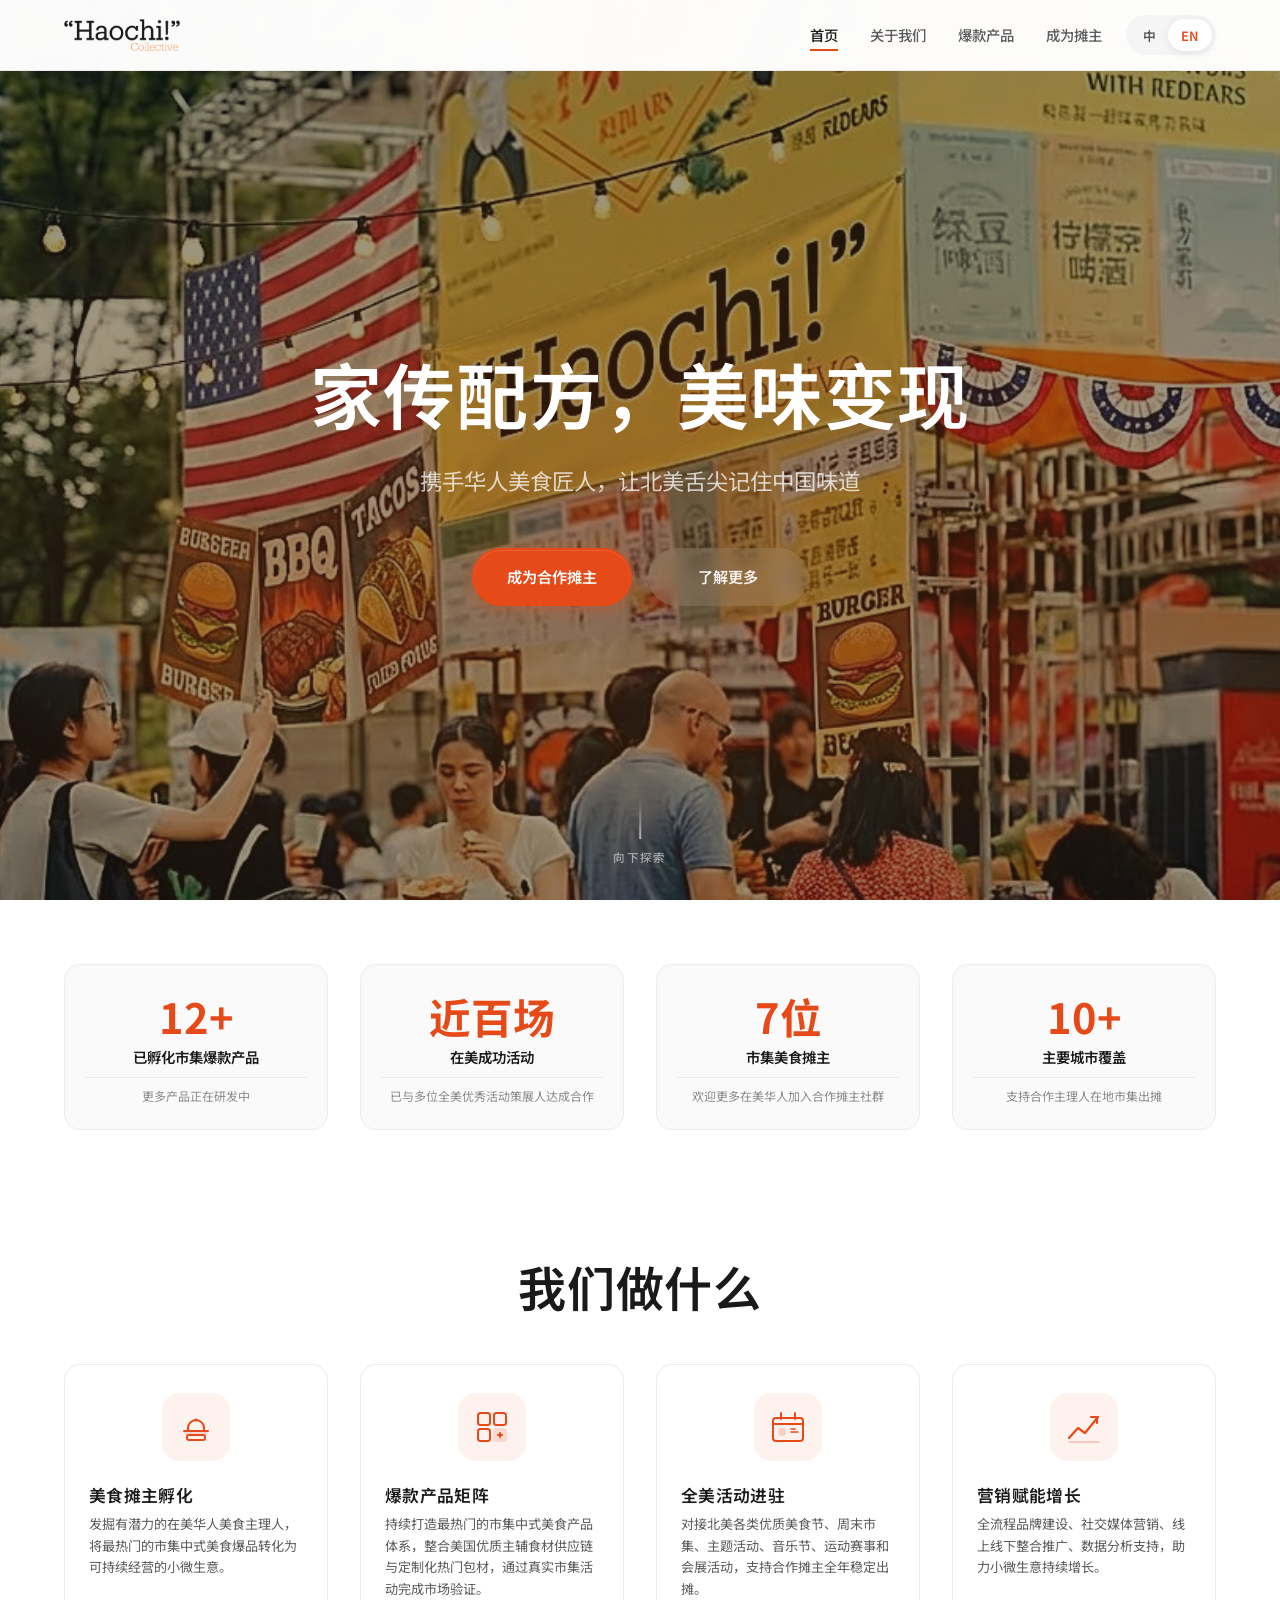
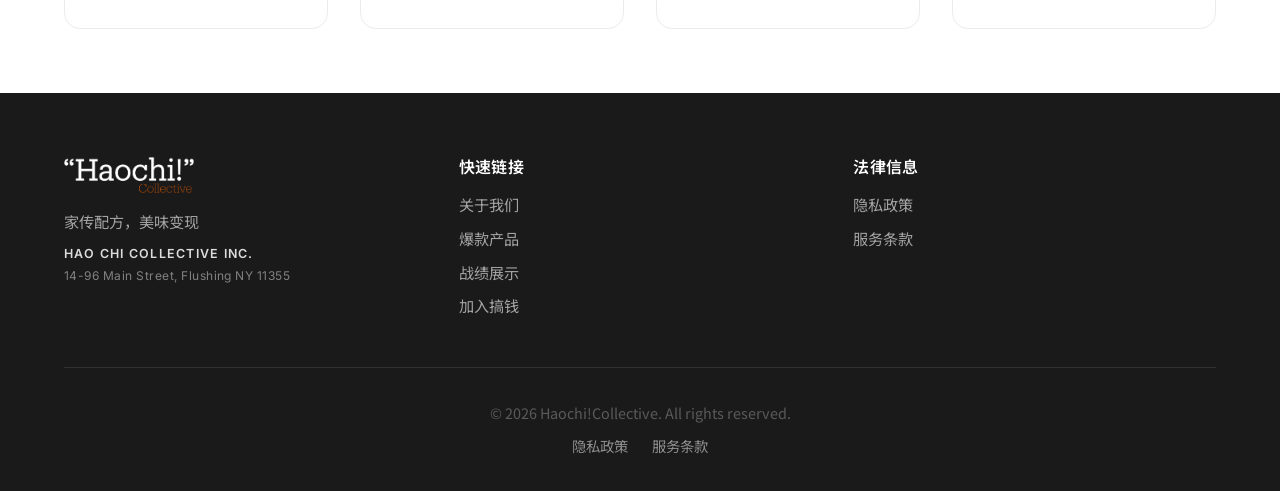
==== index.html @ 8e0fcfef "Initial commit: Haochi Collective Co-vendor Website v1.0" ====
<!DOCTYPE html>
<html lang="zh">
<head>
  <meta charset="UTF-8">
  <meta name="viewport" content="width=device-width, initial-scale=1.0">
  <title>Haochi!Collective | Turning Family Recipes into Scalable Brands</title>
  <meta name="description" content="Bringing Authentic Chinese Street Food to the World. Join Haochi!Collective and turn your family recipes into profitable food businesses.">
  
  <link rel="preconnect" href="https://fonts.googleapis.com">
  <link rel="preconnect" href="https://fonts.gstatic.com" crossorigin>
  <link href="https://fonts.googleapis.com/css2?family=Inter:wght@400;500;600;700&family=Playfair+Display:wght@500;600;700&family=Noto+Sans+SC:wght@400;500;600;700&display=swap" rel="stylesheet">
  <link rel="stylesheet" href="styles.css">
</head>
<body>
  <!-- Header -->
  <header class="header">
    <div class="header-content">
      <a href="index.html">
        <img src="logo-header.png" alt="Haochi!Collective" class="logo">
      </a>
      
      <nav class="nav">
        <ul class="nav-links">
          <li><a href="index.html" class="active" data-lang="zh">首页</a><a href="index.html" class="active" data-lang="en">Home</a></li>
          <li><a href="page-story.html" data-lang="zh">关于我们</a><a href="page-story.html" data-lang="en">About Us</a></li>
          <li><a href="page-products.html" data-lang="zh">爆款产品</a><a href="page-products.html" data-lang="en">Products</a></li>
          <li><a href="page-solution.html" data-lang="zh">成为摊主</a><a href="page-solution.html" data-lang="en">Become a Vendor</a></li>
        </ul>
        <div class="lang-toggle">
          <button data-lang-btn="zh">中</button>
          <button data-lang-btn="en" class="active">EN</button>
        </div>
      </nav>
      <button class="menu-toggle" aria-label="Menu">
        <span></span><span></span><span></span>
      </button>
    </div>
  </header>
  
  <nav class="mobile-nav">
    <ul class="mobile-nav-links">
      <li><a href="index.html" data-lang="zh">首页</a><a href="index.html" data-lang="en">Home</a></li>
      <li><a href="page-story.html" data-lang="zh">关于我们</a><a href="page-story.html" data-lang="en">About Us</a></li>
      <li><a href="page-products.html" data-lang="zh">爆款产品</a><a href="page-products.html" data-lang="en">Products</a></li>
      <li><a href="page-solution.html" data-lang="zh">成为摊主</a><a href="page-solution.html" data-lang="en">Become a Vendor</a></li>
    </ul>
  </nav>

  <!-- Hero Section -->
  <section class="hero">
    <div class="hero-bg" style="background-image: url('images/export-hero.jpg');"></div>
    <div class="hero-overlay"></div>
    <div class="hero-color-wash"></div>
    
    <div class="hero-content">
      <h1 data-lang="zh">家传配方，美味变现</h1>
      <h1 data-lang="en">From Family Recipes to Scalable Brands</h1>
      
      <p class="hero-subtitle" data-lang="zh">携手华人美食匠人，让北美舌尖记住中国味道</p>
      <p class="hero-subtitle" data-lang="en">Partnering with Chinese food artisans to bring authentic flavors to North America</p>
      
      <div class="hero-buttons">
        <a href="page-apply.html" class="btn btn-hero-equal btn-hero-solid" data-lang="zh">成为合作摊主</a>
        <a href="page-apply.html" class="btn btn-hero-equal btn-hero-solid" data-lang="en">Become a Vendor</a>
        <a href="page-story.html" class="btn btn-hero-equal btn-hero-glass" data-lang="zh">了解更多</a>
        <a href="page-story.html" class="btn btn-hero-equal btn-hero-glass" data-lang="en">Learn More</a>
      </div>
    </div>

    <!-- 滚动提示：直接挂在 hero 下，绝对定位在 hero 底部 -->
    <div class="hero-scroll-hint">
      <span class="scroll-line"></span>
      <span data-lang="zh">向下探索</span>
      <span data-lang="en">Scroll</span>
    </div>
  </section>

  <!-- Stats Section -->
  <section class="stats-section">
    <div class="container">
      <div class="stats-grid">
        <div class="stat-item animate-on-scroll">
          <span class="stat-number" data-lang="zh">12+</span>
          <span class="stat-number" data-lang="en">12+</span>
          <span class="stat-label" data-lang="zh">已孵化市集爆款产品</span>
          <span class="stat-label" data-lang="en">Market-Proven Products</span>
          <span class="stat-sub" data-lang="zh">更多产品正在研发中</span>
          <span class="stat-sub" data-lang="en">More in development</span>
        </div>
        <div class="stat-item animate-on-scroll delay-1">
          <span class="stat-number" data-lang="zh">近百场</span>
          <span class="stat-number" data-lang="en">100+</span>
          <span class="stat-label" data-lang="zh">在美成功活动</span>
          <span class="stat-label" data-lang="en">Events Completed</span>
          <span class="stat-sub" data-lang="zh">已与多位全美优秀活动策展人达成合作</span>
          <span class="stat-sub" data-lang="en">With top event curators nationwide</span>
        </div>
        <div class="stat-item animate-on-scroll delay-2">
          <span class="stat-number" data-lang="zh">7位</span>
          <span class="stat-number" data-lang="en">7</span>
          <span class="stat-label" data-lang="zh">市集美食摊主</span>
          <span class="stat-label" data-lang="en">Market Food Vendors</span>
          <span class="stat-sub" data-lang="zh">欢迎更多在美华人加入合作摊主社群</span>
          <span class="stat-sub" data-lang="en">Open to Chinese food entrepreneurs in the US</span>
        </div>
        <div class="stat-item animate-on-scroll delay-3">
          <span class="stat-number" data-lang="zh">10+</span>
          <span class="stat-number" data-lang="en">10+</span>
          <span class="stat-label" data-lang="zh">主要城市覆盖</span>
          <span class="stat-label" data-lang="en">Cities Covered</span>
          <span class="stat-sub" data-lang="zh">支持合作主理人在地市集出摊</span>
          <span class="stat-sub" data-lang="en">Supporting local market operations</span>
        </div>
      </div>
    </div>
  </section>

  <!-- Features Overview -->
  <section class="page-section">
    <div class="container">
      <div class="section-header animate-on-scroll">
        <h2 data-lang="zh">我们做什么</h2>
        <h2 data-lang="en">What We Do</h2>
      </div>
      
      <div class="features-grid">
        <div class="feature-card animate-on-scroll">
          <div class="feature-icon">
            <!-- Chef hat / artisan icon -->
            <svg width="44" height="44" viewBox="0 0 44 44" fill="none" xmlns="http://www.w3.org/2000/svg">
              <rect x="10" y="26" width="24" height="4" rx="2" fill="currentColor" opacity="0.15"/>
              <path d="M14 26v-3a8 8 0 1 1 16 0v3" stroke="currentColor" stroke-width="2" stroke-linecap="round"/>
              <rect x="13" y="30" width="18" height="5" rx="2" stroke="currentColor" stroke-width="2"/>
              <circle cx="22" cy="15" r="1.5" fill="currentColor"/>
              <path d="M10 26h24" stroke="currentColor" stroke-width="2" stroke-linecap="round"/>
            </svg>
          </div>
          <h3 data-lang="zh">美食摊主孵化</h3>
          <h3 data-lang="en">Artisan Incubation</h3>
          <p data-lang="zh">发掘有潜力的在美华人美食主理人，将最热门的市集中式美食爆品转化为可持续经营的小微生意。</p>
          <p data-lang="en">Identify talented Chinese food entrepreneurs in the US. Help them turn popular market hits into sustainable small businesses.</p>
        </div>
        
        <div class="feature-card animate-on-scroll delay-1">
          <div class="feature-icon">
            <!-- Product grid icon -->
            <svg width="44" height="44" viewBox="0 0 44 44" fill="none" xmlns="http://www.w3.org/2000/svg">
              <rect x="8" y="8" width="12" height="12" rx="2.5" stroke="currentColor" stroke-width="2"/>
              <rect x="24" y="8" width="12" height="12" rx="2.5" stroke="currentColor" stroke-width="2"/>
              <rect x="8" y="24" width="12" height="12" rx="2.5" stroke="currentColor" stroke-width="2"/>
              <rect x="24" y="24" width="12" height="12" rx="2.5" fill="currentColor" opacity="0.15" stroke="currentColor" stroke-width="2"/>
              <path d="M28 30h4M30 28v4" stroke="currentColor" stroke-width="2" stroke-linecap="round"/>
            </svg>
          </div>
          <h3 data-lang="zh">爆款产品矩阵</h3>
          <h3 data-lang="en">Product Ecosystem</h3>
          <p data-lang="zh">持续打造最热门的市集中式美食产品体系，整合美国优质主辅食材供应链与定制化热门包材，通过真实市集活动完成市场验证。</p>
          <p data-lang="en">Build the hottest Chinese market food lineup — backed by US ingredient sourcing, custom packaging, and real market validation.</p>
        </div>
        
        <div class="feature-card animate-on-scroll delay-2">
          <div class="feature-icon">
            <!-- Event / flag-calendar icon -->
            <svg width="44" height="44" viewBox="0 0 44 44" fill="none" xmlns="http://www.w3.org/2000/svg">
              <rect x="7" y="13" width="30" height="23" rx="3" stroke="currentColor" stroke-width="2"/>
              <path d="M7 19h30" stroke="currentColor" stroke-width="2"/>
              <path d="M15 8v6M29 8v6" stroke="currentColor" stroke-width="2" stroke-linecap="round"/>
              <rect x="13" y="24" width="6" height="6" rx="1.5" fill="currentColor" opacity="0.2" stroke="currentColor" stroke-width="1.5"/>
              <path d="M25 27h7" stroke="currentColor" stroke-width="1.5" stroke-linecap="round"/>
              <path d="M25 24h4" stroke="currentColor" stroke-width="1.5" stroke-linecap="round"/>
            </svg>
          </div>
          <h3 data-lang="zh">全美活动进驻</h3>
          <h3 data-lang="en">Nationwide Event Access</h3>
          <p data-lang="zh">对接北美各类优质美食节、周末市集、主题活动、音乐节、运动赛事和会展活动，支持合作摊主全年稳定出摊。</p>
          <p data-lang="en">Connect vendors to food festivals, weekend markets, music festivals, and expos across North America — year-round, stable opportunities.</p>
        </div>
        
        <div class="feature-card animate-on-scroll delay-3">
          <div class="feature-icon">
            <!-- Growth / trend-up icon -->
            <svg width="44" height="44" viewBox="0 0 44 44" fill="none" xmlns="http://www.w3.org/2000/svg">
              <path d="M7 33l9-10 7 5 13-16" stroke="currentColor" stroke-width="2.2" stroke-linecap="round" stroke-linejoin="round"/>
              <path d="M29 12h6v6" stroke="currentColor" stroke-width="2.2" stroke-linecap="round" stroke-linejoin="round"/>
              <path d="M7 37h30" stroke="currentColor" stroke-width="1.5" stroke-linecap="round" opacity="0.3"/>
            </svg>
          </div>
          <h3 data-lang="zh">营销赋能增长</h3>
          <h3 data-lang="en">Growth Marketing</h3>
          <p data-lang="zh">全流程品牌建设、社交媒体营销、线上线下整合推广、数据分析支持，助力小微生意持续增长。</p>
          <p data-lang="en">Full-cycle brand building, social media marketing, integrated online-offline promotions, and data analytics — powering sustainable growth for your small business.</p>
        </div>
      </div>
    </div>
  </section>

  <!-- Footer -->
  <footer class="footer">
    <div class="container">
      <div class="footer-content">
        <div class="footer-brand">
          <img src="logo-footer.png" alt="Haochi!Collective" class="footer-logo">
          <p data-lang="zh">家传配方，美味变现</p>
          <p data-lang="en">From Family Recipes to Scalable Brands</p>
          <p class="footer-company">HAO CHI COLLECTIVE INC.</p>
          <p class="footer-address">14-96 Main Street, Flushing NY 11355</p>
        </div>
        
        <div class="footer-links">
          <h4 data-lang="zh">快速链接</h4>
          <h4 data-lang="en">Quick Links</h4>
          <ul>
            <li><a href="page-story.html" data-lang="zh">关于我们</a><a href="page-story.html" data-lang="en">About Us</a></li>
            <li><a href="page-products.html" data-lang="zh">爆款产品</a><a href="page-products.html" data-lang="en">Products</a></li>
            <li><a href="page-products.html" data-lang="zh">战绩展示</a><a href="page-products.html" data-lang="en">Events</a></li>
            <li><a href="page-apply.html" data-lang="zh">加入搞钱</a><a href="page-apply.html" data-lang="en">Become a Vendor</a></li>
          </ul>
        </div>

        <div class="footer-links">
          <h4 data-lang="zh">法律信息</h4>
          <h4 data-lang="en">Legal</h4>
          <ul>
            <li><a href="privacy-policy.html" data-lang="zh">隐私政策</a><a href="privacy-policy.html" data-lang="en">Privacy Policy</a></li>
            <li><a href="terms-of-service.html" data-lang="zh">服务条款</a><a href="terms-of-service.html" data-lang="en">Terms of Service</a></li>
          </ul>
        </div>
      </div>

      <div class="footer-bottom">
        <p>© 2026 Haochi!Collective. All rights reserved.</p>
        <div class="footer-bottom-links">
          <a href="privacy-policy.html" data-lang="zh">隐私政策</a><a href="privacy-policy.html" data-lang="en">Privacy Policy</a>
          <a href="terms-of-service.html" data-lang="zh">服务条款</a><a href="terms-of-service.html" data-lang="en">Terms of Service</a>
        </div>
      </div>
    </div>
  </footer>

  <script>
    const langToggle = document.querySelectorAll('[data-lang-btn]');
    const html = document.documentElement;
    
    langToggle.forEach(btn => {
      btn.addEventListener('click', () => {
        const lang = btn.dataset.langBtn;
        html.lang = lang;
        langToggle.forEach(b => b.classList.remove('active'));
        btn.classList.add('active');
        localStorage.setItem('hcc_lang', lang);
      });
    });
    
    const savedLang = localStorage.getItem('hcc_lang');
    if (savedLang) {
      html.lang = savedLang;
      langToggle.forEach(btn => {
        btn.classList.toggle('active', btn.dataset.langBtn === savedLang);
      });
    }
    
    const menuToggle = document.querySelector('.menu-toggle');
    const mobileNav = document.querySelector('.mobile-nav');
    
    menuToggle.addEventListener('click', () => {
      menuToggle.classList.toggle('active');
      mobileNav.classList.toggle('active');
    });
    
    const observer = new IntersectionObserver((entries) => {
      entries.forEach(entry => {
        if (entry.isIntersecting) {
          entry.target.classList.add('animated');
          observer.unobserve(entry.target);
        }
      });
    }, { threshold: 0.1 });
    
    document.querySelectorAll('.animate-on-scroll').forEach(el => {
      observer.observe(el);
    });
  </script>
</body>
</html>
---- styles.css ----
/* ==========================================================================
   HAOCHI COLLECTIVE - Co-Vendor Website Styles
   American Style Design - Based on Notion Content
   ========================================================================== */

/* CSS Variables */
:root {
  --primary: #E64A19;
  --primary-dark: #D84315;
  --primary-light: #FF7043;
  --dark: #1A1A1A;
  --dark-secondary: #2D2D2D;
  --text-primary: #1A1A1A;
  --text-secondary: #5A5A5A;
  --text-light: #8A8A8A;
  --white: #FFFFFF;
  --gray-50: #FAFAFA;
  --gray-100: #F5F5F5;
  --gray-200: #EBEBEB;
  --gray-300: #E0E0E0;
  --success: #2E7D32;

  /* Typography */
  --font-display: 'Playfair Display', Georgia, serif;
  --font-body: 'Inter', -apple-system, BlinkMacSystemFont, sans-serif;
  --font-chinese: 'Noto Sans SC', 'PingFang SC', 'Hiragino Sans GB', 'Microsoft YaHei', sans-serif;
  --font-zh-heading: 'Noto Sans SC', 'PingFang SC', 'Hiragino Sans GB', 'Microsoft YaHei', sans-serif;

  /* Spacing */
  --space-xs: 0.25rem;
  --space-sm: 0.5rem;
  --space-md: 1rem;
  --space-lg: 1.5rem;
  --space-xl: 2rem;
  --space-2xl: 3rem;
  --space-3xl: 4rem;

  /* Layout */
  --max-width: 1200px;
  --border-radius: 8px;
  --border-radius-lg: 16px;

  /* Transitions */
  --transition-fast: 0.18s ease;
  --transition-base: 0.25s ease;
  --transition-slow: 0.45s ease;
  --transition-bounce: cubic-bezier(0.34, 1.56, 0.64, 1);
}

/* Reset */
*, *::before, *::after {
  box-sizing: border-box;
  margin: 0;
  padding: 0;
}

html {
  scroll-behavior: smooth;
}

body {
  font-family: var(--font-body), var(--font-chinese);
  font-size: 16px;
  line-height: 1.7;
  color: var(--text-primary);
  background: var(--white);
  -webkit-font-smoothing: antialiased;
}

img {
  max-width: 100%;
  height: auto;
  display: block;
}

a {
  color: inherit;
  text-decoration: none;
}

button {
  cursor: pointer;
  border: none;
  background: none;
  font-family: inherit;
}

h1, h2, h3, h4 {
  font-family: var(--font-display);
  font-weight: 600;
  line-height: 1.2;
  color: var(--dark);
}

h1 { font-size: clamp(2.5rem, 6vw, 4rem); }
h2 { font-size: clamp(2rem, 4vw, 3rem); }
h3 { font-size: clamp(1.5rem, 3vw, 2rem); }
h4 { font-size: 1.25rem; }

p {
  color: var(--text-secondary);
  line-height: 1.8;
}

/* Layout */
.container {
  max-width: var(--max-width);
  margin: 0 auto;
  padding: 0 var(--space-lg);
}

.section {
  padding: var(--space-3xl) 0;
}

.section-header {
  text-align: center;
  margin-bottom: var(--space-2xl);
}

.section-label {
  display: inline-block;
  font-size: 0.875rem;
  font-weight: 600;
  text-transform: uppercase;
  letter-spacing: 0.15em;
  color: var(--primary);
  margin-bottom: var(--space-sm);
}

/* ==========================================================================
   Header
   ========================================================================== */
.header {
  position: fixed;
  top: 0;
  left: 0;
  right: 0;
  z-index: 1000;
  background: rgba(255, 255, 255, 0.98);
  backdrop-filter: blur(10px);
  border-bottom: 1px solid var(--gray-200);
}

.header-content {
  display: flex;
  align-items: center;
  justify-content: space-between;
  height: 70px;
  max-width: var(--max-width);
  margin: 0 auto;
  padding: 0 var(--space-lg);
}

.logo {
  height: 32px;
  width: auto;
  object-fit: contain;
}

.nav {
  display: flex;
  align-items: center;
  gap: var(--space-lg);
}

.nav-links {
  display: none;
  list-style: none;
  gap: var(--space-xl);
}

.nav-links a {
  font-size: 0.9rem;
  font-weight: 500;
  color: var(--text-secondary);
  transition: var(--transition-fast);
  position: relative;
}

.nav-links a::after {
  content: '';
  position: absolute;
  bottom: -4px;
  left: 0;
  width: 0;
  height: 2px;
  background: var(--primary);
  transition: var(--transition-fast);
}

.nav-links a:hover,
.nav-links a.active {
  color: var(--text-primary);
}

.nav-links a:hover::after,
.nav-links a.active::after {
  width: 100%;
}

/* Language Toggle */
.lang-toggle {
  display: flex;
  background: var(--gray-100);
  border-radius: 20px;
  padding: 4px;
}

.lang-toggle button {
  padding: 0.4rem 0.8rem;
  font-size: 0.8rem;
  font-weight: 600;
  border-radius: 16px;
  color: var(--text-secondary);
  transition: var(--transition-fast);
}

.lang-toggle button.active {
  background: var(--white);
  color: var(--primary);
  box-shadow: 0 2px 8px rgba(0,0,0,0.08);
}

/* Mobile Menu */
.menu-toggle {
  display: flex;
  flex-direction: column;
  gap: 5px;
  padding: 8px;
}

.menu-toggle span {
  width: 22px;
  height: 2px;
  background: var(--text-primary);
  transition: var(--transition-fast);
}

.mobile-nav {
  position: fixed;
  top: 70px;
  left: 0;
  right: 0;
  background: var(--white);
  padding: var(--space-lg);
  border-bottom: 1px solid var(--gray-200);
  transform: translateY(-100%);
  opacity: 0;
  visibility: hidden;
  transition: var(--transition-base);
}

.mobile-nav.active {
  transform: translateY(0);
  opacity: 1;
  visibility: visible;
}

.mobile-nav-links {
  list-style: none;
  display: flex;
  flex-direction: column;
  gap: var(--space-sm);
}

.mobile-nav-links a {
  display: block;
  padding: var(--space-md);
  font-weight: 500;
  border-radius: var(--border-radius);
  transition: var(--transition-fast);
}

.mobile-nav-links a:hover {
  background: var(--gray-100);
}

/* ==========================================================================
   Hero Section
   ========================================================================== */
.hero {
  position: relative;
  min-height: 100vh;
  display: flex;
  align-items: center;
  background: var(--dark);
  overflow: hidden;
}

.hero-bg {
  position: absolute;
  inset: 0;
  background-size: cover;
  background-position: center 35%;
  opacity: 0.55;
  transform: scale(1.04);
  animation: heroZoom 18s ease-in-out infinite alternate;
}

@keyframes heroZoom {
  from { transform: scale(1.04); background-position: center 35%; }
  to   { transform: scale(1.10); background-position: center 42%; }
}

/* 暖橙色叠层：强化烟火气氛围 */
.hero-color-wash {
  position: absolute;
  inset: 0;
  background: radial-gradient(ellipse 80% 60% at 50% 60%,
    rgba(200, 60, 0, 0.22) 0%,
    rgba(255, 120, 0, 0.10) 50%,
    transparent 100%);
  pointer-events: none;
  z-index: 0;
}

.hero-content {
  position: relative;
  z-index: 1;
  text-align: center;
  padding: 120px var(--space-lg) var(--space-3xl);
  max-width: 900px;
  margin: 0 auto;
}

.hero-badge {
  display: inline-block;
  padding: 0.5rem 1rem;
  background: rgba(230, 74, 25, 0.2);
  border: 1px solid var(--primary);
  border-radius: 50px;
  font-size: 0.85rem;
  font-weight: 600;
  color: var(--primary-light);
  margin-bottom: var(--space-lg);
}

.hero h1 {
  color: var(--white);
  margin-bottom: var(--space-lg);
  font-size: clamp(2.5rem, 7vw, 4.5rem);
  letter-spacing: -0.02em;
}

.hero-subtitle {
  font-size: clamp(1.1rem, 2vw, 1.4rem);
  color: rgba(255, 255, 255, 0.75);
  margin-bottom: var(--space-2xl);
  line-height: 1.8;
}

/* Hero Buttons Layout */
.hero-buttons {
  display: flex;
  gap: 1rem;
  justify-content: center;
  flex-wrap: wrap;
  align-items: center;
}

/* ── Hero Buttons: Equal-Size Base ────────────────────────────── */
.btn-hero-equal {
  display: inline-flex;
  align-items: center;
  justify-content: center;
  min-width: 160px;
  padding: 0.95rem 2rem;
  font-size: 1rem;
  font-weight: 600;
  letter-spacing: 0.025em;
  border-radius: 50px;
  border: 1.5px solid transparent;
  text-decoration: none;
  position: relative;
  overflow: hidden;
  cursor: pointer;
  -webkit-tap-highlight-color: transparent;
  user-select: none;
  transition: background 0.22s ease, border-color 0.22s ease,
              color 0.22s ease, transform 0.22s ease, box-shadow 0.22s ease;
}

/* Shimmer on hover */
.btn-hero-equal::before {
  content: '';
  position: absolute;
  inset: 0;
  background: linear-gradient(120deg, transparent 30%, rgba(255,255,255,0.14) 50%, transparent 70%);
  transform: translateX(-100%);
  transition: none;
}
.btn-hero-equal:hover::before {
  animation: heroShimmer 0.5s ease forwards;
}
@keyframes heroShimmer {
  to { transform: translateX(120%); }
}

/* ── Solid (主操作按钮) ─────────────────────────────────────────── */
.btn-hero-solid {
  background: var(--primary);
  color: var(--white);
  border-color: var(--primary);
  box-shadow: 0 3px 16px rgba(230, 74, 25, 0.40),
              inset 0 1px 0 rgba(255,255,255,0.12);
}
.btn-hero-solid:hover {
  background: var(--primary-dark);
  border-color: var(--primary-dark);
  transform: translateY(-2px);
  box-shadow: 0 7px 24px rgba(230, 74, 25, 0.50),
              inset 0 1px 0 rgba(255,255,255,0.1);
  color: var(--white);
}
.btn-hero-solid:active {
  transform: translateY(0);
  box-shadow: 0 2px 8px rgba(230, 74, 25, 0.30);
}
.btn-hero-solid:focus-visible {
  outline: 3px solid rgba(255, 130, 50, 0.65);
  outline-offset: 3px;
}

/* ── Glass (次级按钮) ───────────────────────────────────────────── */
.btn-hero-glass {
  background: rgba(255,255,255,0.10);
  color: rgba(255,255,255,0.92);
  border-color: rgba(255,255,255,0.38);
  backdrop-filter: blur(8px);
  -webkit-backdrop-filter: blur(8px);
}
.btn-hero-glass:hover {
  background: rgba(255,255,255,0.20);
  border-color: rgba(255,255,255,0.75);
  color: var(--white);
  transform: translateY(-2px);
  box-shadow: 0 6px 20px rgba(0,0,0,0.18);
}
.btn-hero-glass:active {
  transform: translateY(0);
  background: rgba(255,255,255,0.14);
}
.btn-hero-glass:focus-visible {
  outline: 3px solid rgba(255,255,255,0.55);
  outline-offset: 3px;
}

/* ── Hero Scroll Hint ─────────────────────────────────────────── */
.hero-scroll-hint {
  position: absolute;
  bottom: 2rem;
  left: 50%;
  transform: translateX(-50%);
  display: flex;
  flex-direction: column;
  align-items: center;
  gap: 0.6rem;
  color: rgba(255,255,255,0.55);
  font-size: 0.72rem;
  font-weight: 500;
  letter-spacing: 0.12em;
  text-transform: uppercase;
  z-index: 2;
  pointer-events: none;
  animation: scrollHintFade 3s ease-in-out infinite;
}
.scroll-line {
  display: block;
  width: 1.5px;
  height: 40px;
  background: linear-gradient(to bottom, transparent, rgba(255,255,255,0.6));
  animation: scrollLineDrop 3s ease-in-out infinite;
}
@keyframes scrollHintFade {
  0%, 100% { opacity: 0.45; }
  50%       { opacity: 0.90; }
}
@keyframes scrollLineDrop {
  0%   { transform: scaleY(0); transform-origin: top; }
  50%  { transform: scaleY(1); transform-origin: top; }
  100% { transform: scaleY(1); transform-origin: bottom; opacity: 0; }
}

.hero-stats {
  display: grid;
  grid-template-columns: repeat(3, 1fr);
  gap: var(--space-xl);
  margin-top: var(--space-3xl);
  padding-top: var(--space-2xl);
  border-top: 1px solid rgba(255, 255, 255, 0.15);
}

.stat-item {
  text-align: center;
}

.stat-number {
  font-family: var(--font-display);
  font-size: clamp(2.5rem, 5vw, 3.5rem);
  font-weight: 700;
  color: var(--primary);
  line-height: 1;
  margin-bottom: 0.5rem;
}

.stat-label {
  font-size: 0.95rem;
  color: rgba(255, 255, 255, 0.6);
}

/* Buttons */
.btn {
  display: inline-flex;
  align-items: center;
  justify-content: center;
  gap: 0.4rem;
  padding: 0.875rem 2rem;
  font-size: 0.95rem;
  font-weight: 600;
  border-radius: 50px;
  letter-spacing: 0.01em;
  border: 2px solid transparent;
  cursor: pointer;
  text-decoration: none;
  position: relative;
  overflow: hidden;
  transition: background 0.2s ease, color 0.2s ease, border-color 0.2s ease,
              transform 0.2s ease, box-shadow 0.2s ease;
  -webkit-tap-highlight-color: transparent;
  user-select: none;
}

/* Ripple layer */
.btn::after {
  content: '';
  position: absolute;
  inset: 0;
  background: rgba(255,255,255,0.15);
  opacity: 0;
  transition: opacity 0.15s ease;
  border-radius: inherit;
}
.btn:active::after {
  opacity: 1;
}

/* Primary */
.btn-primary {
  background: var(--primary);
  color: var(--white);
  box-shadow: 0 2px 10px rgba(230, 74, 25, 0.25);
}
.btn-primary:hover {
  background: var(--primary-dark);
  box-shadow: 0 6px 20px rgba(230, 74, 25, 0.35);
  transform: translateY(-2px);
}
.btn-primary:active {
  transform: translateY(0);
  box-shadow: 0 2px 8px rgba(230, 74, 25, 0.2);
}
.btn-primary:focus-visible {
  outline: 3px solid rgba(230, 74, 25, 0.5);
  outline-offset: 3px;
}

/* Outline (on dark bg / hero) */
.btn-outline {
  border-color: rgba(255,255,255,0.5);
  color: var(--white);
  background: transparent;
}
.btn-outline:hover {
  border-color: var(--white);
  background: rgba(255,255,255,0.12);
  transform: translateY(-2px);
}
.btn-outline:active {
  transform: translateY(0);
}
.btn-outline:focus-visible {
  outline: 3px solid rgba(255,255,255,0.5);
  outline-offset: 3px;
}

/* Secondary (light bg) */
.btn-secondary {
  background: var(--white);
  color: var(--primary);
  border-color: var(--primary);
}
.btn-secondary:hover {
  background: var(--primary);
  color: var(--white);
  transform: translateY(-2px);
  box-shadow: 0 6px 20px rgba(230, 74, 25, 0.25);
}
.btn-secondary:active {
  transform: translateY(0);
}
.btn-secondary:focus-visible {
  outline: 3px solid rgba(230, 74, 25, 0.4);
  outline-offset: 3px;
}

/* Ghost (inline text-link style) */
.btn-ghost {
  background: transparent;
  color: var(--primary);
  padding-left: 0;
  padding-right: 0;
  border-radius: 4px;
}
.btn-ghost:hover {
  color: var(--primary-dark);
  gap: 0.65rem;
}
.btn-ghost:focus-visible {
  outline: 2px solid var(--primary);
  outline-offset: 2px;
  border-radius: 4px;
}

/* Size modifiers */
.btn-sm {
  padding: 0.55rem 1.2rem;
  font-size: 0.875rem;
}
.btn-lg {
  padding: 1.1rem 2.5rem;
  font-size: 1.05rem;
}

/* ==========================================================================
   Stats Section
   ========================================================================== */
.stats-section {
  padding: var(--space-3xl) 0;
  background: var(--white);
}

.stats-grid {
  display: grid;
  grid-template-columns: repeat(2, 1fr);
  gap: 1.25rem;
  text-align: center;
}

@media (min-width: 768px) {
  .stats-grid {
    grid-template-columns: repeat(4, 1fr);
    gap: var(--space-xl);
  }
}

.stats-grid .stat-item {
  padding: 1.75rem 1.25rem 1.5rem;
  background: var(--gray-50);
  border-radius: var(--border-radius-lg);
  border: 1px solid var(--gray-200);
  transition: var(--transition-base);
  display: flex;
  flex-direction: column;
  align-items: center;
}

.stats-grid .stat-item:hover {
  transform: translateY(-4px);
  box-shadow: 0 8px 30px rgba(0, 0, 0, 0.07);
  border-color: var(--primary);
}

.stats-grid .stat-number {
  display: block;
  font-family: var(--font-display);
  font-size: clamp(1.8rem, 3.5vw, 2.6rem);
  font-weight: 700;
  color: var(--primary);
  line-height: 1.15;
  margin-bottom: 0.4rem;
  white-space: nowrap;
}

.stats-grid .stat-label {
  display: block;
  font-size: 0.9rem;
  color: var(--text-primary);
  font-weight: 600;
  line-height: 1.4;
  margin-bottom: 0.6rem;
}

.stats-grid .stat-sub {
  display: block;
  font-size: 0.75rem;
  color: var(--text-light);
  font-weight: 400;
  line-height: 1.55;
  padding-top: 0.55rem;
  border-top: 1px solid var(--gray-200);
  width: 100%;
  text-align: center;
}

/* ==========================================================================
   Features Grid
   ========================================================================== */
.features-grid {
  display: grid;
  grid-template-columns: repeat(1, 1fr);
  gap: var(--space-xl);
  margin-top: var(--space-2xl);
}

@media (min-width: 640px) {
  .features-grid {
    grid-template-columns: repeat(2, 1fr);
  }
}

@media (min-width: 1024px) {
  .features-grid {
    grid-template-columns: repeat(4, 1fr);
  }
}

.feature-card {
  padding: 1.75rem 1.5rem;
  background: var(--white);
  border-radius: var(--border-radius-lg);
  text-align: left;
  border: 1px solid var(--gray-200);
  transition: var(--transition-base);
}

.feature-card:hover {
  transform: translateY(-4px);
  box-shadow: 0 12px 40px rgba(0, 0, 0, 0.08);
  border-color: var(--primary);
}

.feature-icon {
  width: 68px;
  height: 68px;
  margin: 0 auto var(--space-lg);
  display: flex;
  align-items: center;
  justify-content: center;
  background: rgba(230, 74, 25, 0.07);
  border-radius: 18px;
  color: var(--primary);
  transition: var(--transition-base);
}

.feature-card:hover .feature-icon {
  background: var(--primary);
  color: var(--white);
}

.feature-card h3 {
  font-size: 1.05rem;
  font-weight: 600;
  margin-bottom: var(--space-sm);
  color: var(--dark);
  text-align: left;
}

.feature-card p {
  font-size: 0.82rem;
  color: var(--text-secondary);
  line-height: 1.65;
  text-align: left;
}

/* ==========================================================================
   Page Sections
   ========================================================================== */
.page-section {
  padding: var(--space-3xl) 0;
}

.page-section:nth-child(even) {
  background: var(--gray-50);
}

/* Story Section */
.story-section {
  padding: var(--space-3xl) 0;
}

.story-section .container {
  max-width: 720px;
}

.story-intro {
  margin-bottom: var(--space-xl);
}

.story-intro p {
  font-size: 0.9rem;
  line-height: 1.9;
  color: #444;
  text-align: left;
  margin-bottom: 0;
}

.story-quote {
  display: block;
  font-size: 1.05rem;
  font-weight: 600;
  color: var(--dark);
  line-height: 1.7;
  text-align: left;
  margin-bottom: var(--space-lg);
  padding-left: 1.25rem;
  border-left: 3px solid var(--primary);
  font-style: normal;
}

.story-intro em {
  color: var(--primary);
  font-style: italic;
}

.section-image {
  border-radius: var(--border-radius-lg);
  overflow: hidden;
  margin-bottom: var(--space-2xl);
  box-shadow: 0 20px 60px rgba(0, 0, 0, 0.10);
}

.section-image img {
  width: 100%;
  height: 100%;
  object-fit: cover;
  display: block;
}

.story-signature {
  margin-top: var(--space-2xl);
  padding-top: var(--space-lg);
  border-top: 1px solid #e0e0e0;
  text-align: right;
  font-size: 0.85rem;
  color: #888;
  line-height: 1.8;
}
.story-signature span {
  display: block;
  font-family: var(--font-body);
}
.story-signature strong {
  display: block;
  font-size: 1rem;
  font-weight: 700;
  color: var(--dark);
  font-family: var(--font-display);
  margin-top: 0.25rem;
}
.sig-img {
  display: block;
  width: 200px;
  height: auto;
  margin-top: 0.25rem;
  margin-left: auto;
}

/* Mission */
.mission-list {
  max-width: 700px;
  margin: 0 auto;
}

.mission-item {
  display: flex;
  align-items: flex-start;
  gap: var(--space-lg);
  padding: var(--space-xl) 0;
  border-bottom: 1px solid var(--gray-200);
}

.mission-item:last-child {
  border-bottom: none;
}

.mission-icon {
  font-size: 2rem;
  flex-shrink: 0;
}

.mission-content h4 {
  margin-bottom: 0.5rem;
}

.mission-content p {
  color: var(--text-secondary);
  line-height: 1.8;
}

/* Product Grid */
.product-grid {
  display: grid;
  grid-template-columns: repeat(auto-fit, minmax(280px, 1fr));
  gap: var(--space-xl);
  margin-top: var(--space-2xl);
}

.product-card {
  border-radius: var(--border-radius-lg);
  overflow: hidden;
  box-shadow: 0 4px 20px rgba(0, 0, 0, 0.08);
  transition: var(--transition-base);
}

.product-card:hover {
  transform: translateY(-8px);
  box-shadow: 0 12px 40px rgba(0, 0, 0, 0.12);
}

.product-image {
  aspect-ratio: 16/10;
  overflow: hidden;
}

.product-image img {
  width: 100%;
  height: 100%;
  object-fit: cover;
  transition: transform 0.6s ease;
}

.product-card:hover .product-image img {
  transform: scale(1.05);
}

.product-content {
  padding: var(--space-xl);
}

.product-content h4 {
  margin-bottom: var(--space-sm);
}

/* Gallery Grid */
.gallery-grid {
  display: grid;
  grid-template-columns: repeat(4, 1fr);
  gap: var(--space-lg);
}

.gallery-card {
  background: var(--white);
  border-radius: var(--border-radius-lg);
  overflow: hidden;
  box-shadow: 0 2px 16px rgba(0, 0, 0, 0.07);
  transition: var(--transition-base);
}

.gallery-card:hover {
  transform: translateY(-6px);
  box-shadow: 0 10px 32px rgba(0, 0, 0, 0.12);
}

.gallery-img {
  aspect-ratio: 1 / 1;
  overflow: hidden;
}

.gallery-img img {
  width: 100%;
  height: 100%;
  object-fit: cover;
  transition: transform 0.5s ease;
}

.gallery-card:hover .gallery-img img {
  transform: scale(1.05);
}

.gallery-info {
  padding: var(--space-md) var(--space-lg) var(--space-lg);
}

.gallery-info h4 {
  font-family: var(--font-display);
  font-size: 0.95rem;
  font-weight: 700;
  color: var(--dark);
  margin-bottom: 0.3rem;
  line-height: 1.3;
}

.gallery-info p {
  font-size: 0.78rem;
  color: var(--text-secondary);
  line-height: 1.6;
  margin: 0;
}

.product-content p {
  font-size: 0.95rem;
}

/* Solution Steps */
.solution-steps {
  max-width: 800px;
  margin: 0 auto;
}

.solution-step {
  display: flex;
  gap: var(--space-xl);
  padding: var(--space-2xl) 0;
  border-bottom: 1px solid var(--gray-200);
}

.solution-step:last-child {
  border-bottom: none;
}

.step-number {
  flex-shrink: 0;
  width: 48px;
  height: 48px;
  display: flex;
  align-items: center;
  justify-content: center;
  background: var(--primary);
  border-radius: 50%;
  font-family: var(--font-display);
  font-size: 1.25rem;
  font-weight: 700;
  color: var(--white);
}

.step-content h4 {
  margin-bottom: var(--space-sm);
}

/* Events Grid */
.events-grid {
  display: grid;
  grid-template-columns: repeat(auto-fit, minmax(250px, 1fr));
  gap: var(--space-lg);
  margin-top: var(--space-2xl);
}

.event-card {
  position: relative;
  border-radius: var(--border-radius-lg);
  overflow: hidden;
  aspect-ratio: 4/3;
}

.event-card img {
  width: 100%;
  height: 100%;
  object-fit: cover;
  transition: transform 0.6s ease;
}

.event-card:hover img {
  transform: scale(1.05);
}

.event-overlay {
  position: absolute;
  inset: 0;
  background: linear-gradient(to top, rgba(0,0,0,0.7) 0%, transparent 60%);
  display: flex;
  align-items: flex-end;
  padding: var(--space-xl);
}

.event-info h4 {
  color: var(--white);
  margin-bottom: 0.25rem;
}

.event-info span {
  color: rgba(255,255,255,0.8);
  font-size: 0.9rem;
}

/* Partners */
.partners-section {
  text-align: center;
}

.partners-section h3 {
  margin-bottom: var(--space-xl);
}

.partners-logos {
  display: flex;
  flex-wrap: wrap;
  justify-content: center;
  gap: var(--space-xl);
}

.partner-tag {
  padding: 0.75rem 1.5rem;
  background: var(--gray-100);
  border-radius: var(--border-radius);
  font-weight: 500;
  color: var(--text-secondary);
}

/* ==========================================================================
   Form Section
   ========================================================================== */
.form-section {
  background: var(--gray-50);
  padding: var(--space-3xl) 0;
}

.form-container {
  max-width: 700px;
  margin: 0 auto;
  background: var(--white);
  border-radius: var(--border-radius-lg);
  padding: var(--space-2xl);
  box-shadow: 0 4px 30px rgba(0, 0, 0, 0.08);
}

.form-intro {
  text-align: center;
  margin-bottom: var(--space-2xl);
  padding-bottom: var(--space-xl);
  border-bottom: 1px solid var(--gray-200);
}

.form-intro h3 {
  margin-bottom: var(--space-md);
}

.form-group {
  margin-bottom: var(--space-xl);
  padding-bottom: var(--space-xl);
  border-bottom: 1px solid var(--gray-200);
}

.form-group:last-of-type {
  border-bottom: none;
  margin-bottom: 0;
  padding-bottom: 0;
}

.form-group-title {
  margin-bottom: var(--space-lg);
}

.form-group-title span {
  display: inline-block;
  margin-right: var(--space-sm);
}

.form-row {
  display: grid;
  grid-template-columns: 1fr;
  gap: var(--space-lg);
  margin-bottom: var(--space-lg);
}

.form-row:last-child {
  margin-bottom: 0;
}

.form-field {
  display: flex;
  flex-direction: column;
  gap: 0.5rem;
}

.form-field label {
  font-weight: 500;
  font-size: 0.9rem;
  color: var(--text-primary);
}

.form-field input,
.form-field select,
.form-field textarea {
  padding: 0.875rem 1rem;
  border: 1.5px solid var(--gray-300);
  border-radius: var(--border-radius);
  font-size: 1rem;
  font-family: inherit;
  transition: border-color var(--transition-fast), box-shadow var(--transition-fast), background var(--transition-fast);
  background: var(--white);
  width: 100%;
}

.form-field input:hover,
.form-field select:hover,
.form-field textarea:hover {
  border-color: var(--gray-300);
  background: var(--gray-50);
}

.form-field input:focus,
.form-field select:focus,
.form-field textarea:focus {
  outline: none;
  border-color: var(--primary);
  background: var(--white);
  box-shadow: 0 0 0 3px rgba(230, 74, 25, 0.12);
}

.form-field select {
  cursor: pointer;
  appearance: none;
  background-image: url("data:image/svg+xml,%3Csvg xmlns='http://www.w3.org/2000/svg' width='24' height='24' viewBox='0 0 24 24' fill='none' stroke='%235A5A5A' stroke-width='2'%3E%3Cpath d='M6 9l6 6 6-6'/%3E%3C/svg%3E");
  background-repeat: no-repeat;
  background-position: right 1rem center;
  background-size: 1rem;
  padding-right: 3rem;
}

.form-field textarea {
  min-height: 100px;
  resize: vertical;
}

/* Event Intel */
.event-intel-item {
  display: grid;
  grid-template-columns: 1fr;
  gap: var(--space-md);
  padding: var(--space-lg);
  background: var(--gray-50);
  border-radius: var(--border-radius);
  margin-bottom: var(--space-md);
}

.remove-event-btn {
  padding: 0.75rem;
  background: #FEE2E2;
  color: #DC2626;
  border-radius: var(--border-radius);
  transition: var(--transition-fast);
}

.remove-event-btn:hover {
  background: #FECACA;
}

.add-event-btn {
  display: flex;
  align-items: center;
  justify-content: center;
  gap: 0.5rem;
  width: 100%;
  padding: 0.875rem;
  border: 2px dashed var(--gray-300);
  border-radius: var(--border-radius);
  color: var(--text-secondary);
  font-weight: 500;
  transition: var(--transition-fast);
}

.add-event-btn:hover {
  border-color: var(--primary);
  color: var(--primary);
  background: rgba(230, 74, 25, 0.03);
}

/* Quiz Subtitle */
.quiz-subtitle {
  font-family: var(--font-body) !important;
  font-size: 1rem !important;
  font-weight: 400 !important;
  color: var(--text-secondary) !important;
}

/* Yes/No Radio Fields */
.yesno-field {
  margin-bottom: var(--space-md);
}
.yesno-options {
  display: flex;
  gap: var(--space-md);
}
.yesno-label {
  display: flex;
  align-items: center;
  gap: 0.5rem;
  cursor: pointer;
  padding: 0.875rem 1.5rem;
  border: 1.5px solid var(--gray-300);
  border-radius: var(--border-radius);
  transition: var(--transition-fast);
  min-width: 80px;
  justify-content: center;
  user-select: none;
}
.yesno-label:hover {
  border-color: var(--primary);
  background: rgba(230, 74, 25, 0.03);
}
.yesno-label input[type="radio"] {
  display: none;
}
.yesno-label:has(input:checked) {
  border-color: var(--primary);
  background: rgba(230, 74, 25, 0.08);
  color: var(--primary);
  font-weight: 600;
}

/* Checkbox Grid */
.checkbox-group-field {
  margin-bottom: var(--space-md);
}
.checkbox-grid {
  display: grid;
  grid-template-columns: repeat(3, 1fr);
  gap: var(--space-sm);
}
.checkbox-label {
  display: flex;
  align-items: center;
  gap: 0.5rem;
  padding: 0.875rem 1rem;
  border: 1.5px solid var(--gray-300);
  border-radius: var(--border-radius);
  cursor: pointer;
  font-size: 0.88rem;
  transition: var(--transition-fast);
  user-select: none;
  line-height: 1.3;
}
.checkbox-label:hover {
  border-color: var(--primary);
  background: rgba(230, 74, 25, 0.03);
}
.checkbox-label input[type="checkbox"] {
  display: none;
}
.checkbox-label:has(input:checked) {
  border-color: var(--primary);
  background: rgba(230, 74, 25, 0.08);
  color: var(--primary);
  font-weight: 500;
}

/* Reason textarea placeholder behavior */
.reason-textarea {
  min-height: 120px !important;
}
.reason-textarea:focus::placeholder {
  color: transparent;
}
.reason-textarea::placeholder {
  color: #bbb;
  opacity: 1;
  transition: color 0.2s;
}

@media (max-width: 640px) {
  .checkbox-grid {
    grid-template-columns: repeat(2, 1fr);
  }
  .yesno-options {
    gap: var(--space-sm);
  }
  .yesno-label {
    min-width: 70px;
    padding: 0.75rem 1rem;
  }
}

/* Submit */
.form-submit {
  text-align: center;
  margin-top: var(--space-2xl);
  padding-top: var(--space-xl);
  border-top: 1px solid var(--gray-200);
}

.form-submit .btn {
  min-width: 250px;
  padding: 1rem 2.5rem;
}

.form-footer {
  text-align: center;
  margin-top: var(--space-xl);
  padding-top: var(--space-xl);
  border-top: 1px solid var(--gray-200);
  color: var(--text-secondary);
  font-size: 0.95rem;
}

.form-footer a {
  color: var(--primary);
  font-weight: 500;
}

.social-links {
  display: flex;
  justify-content: center;
  gap: var(--space-lg);
  margin-top: var(--space-md);
}

.social-link {
  display: inline-flex;
  align-items: center;
  justify-content: center;
  width: 40px;
  height: 40px;
  border: 1.5px solid var(--gray-300);
  border-radius: 50%;
  color: var(--text-secondary);
  transition: var(--transition-fast);
  text-decoration: none;
}

.social-link:hover {
  border-color: var(--primary);
  color: var(--primary);
  background: rgba(230, 74, 25, 0.06);
}

/* Large social link for form footer */
.social-link-lg {
  width: 56px;
  height: 56px;
  border-width: 2px;
}

.social-link-lg:hover {
  transform: scale(1.08);
}

/* Success Modal */
.modal-overlay {
  position: fixed;
  inset: 0;
  background: rgba(0, 0, 0, 0.6);
  display: flex;
  align-items: center;
  justify-content: center;
  z-index: 2000;
  opacity: 0;
  visibility: hidden;
  transition: var(--transition-base);
  padding: var(--space-lg);
}

.modal-overlay.active {
  opacity: 1;
  visibility: visible;
}

.modal {
  background: var(--white);
  border-radius: var(--border-radius-lg);
  padding: var(--space-2xl);
  max-width: 450px;
  width: 100%;
  text-align: center;
  transform: scale(0.95);
  transition: var(--transition-base);
}

.modal-overlay.active .modal {
  transform: scale(1);
}

.modal-icon {
  width: 80px;
  height: 80px;
  display: flex;
  align-items: center;
  justify-content: center;
  background: var(--success);
  border-radius: 50%;
  margin: 0 auto var(--space-xl);
  font-size: 2.5rem;
}

.modal h3 {
  margin-bottom: var(--space-md);
}

.modal p {
  margin-bottom: var(--space-lg);
}

/* ==========================================================================
   Footer
   ========================================================================== */
.footer {
  background: var(--dark);
  color: var(--white);
  padding: var(--space-3xl) 0 var(--space-xl);
}

.footer-content {
  display: grid;
  grid-template-columns: 1fr;
  gap: var(--space-2xl);
  margin-bottom: var(--space-2xl);
}

.footer-brand {
  max-width: 300px;
}

.footer-logo {
  height: 36px;
  width: auto;
  object-fit: contain;
  margin-bottom: var(--space-md);
}

.footer-brand p {
  color: rgba(255, 255, 255, 0.6);
  font-size: 0.95rem;
  line-height: 1.7;
}

.footer-company {
  color: rgba(255, 255, 255, 0.85) !important;
  font-size: 0.78rem !important;
  font-weight: 600 !important;
  letter-spacing: 0.1em;
  text-transform: uppercase;
  margin-top: var(--space-sm);
}

.footer-address {
  color: rgba(255, 255, 255, 0.45) !important;
  font-size: 0.75rem !important;
  letter-spacing: 0.04em;
  margin-top: 2px;
}

.footer-links h4 {
  color: var(--white);
  font-size: 1rem;
  margin-bottom: var(--space-lg);
}

.footer-links ul {
  list-style: none;
}

.footer-links li {
  margin-bottom: var(--space-sm);
}

.footer-links a {
  color: rgba(255, 255, 255, 0.6);
  font-size: 0.95rem;
  transition: var(--transition-fast);
}

.footer-links a:hover {
  color: var(--white);
}

.footer-bottom {
  padding-top: var(--space-xl);
  border-top: 1px solid rgba(255, 255, 255, 0.1);
  text-align: center;
  color: rgba(255, 255, 255, 0.5);
  font-size: 0.9rem;
}

.footer-bottom-links {
  display: flex;
  justify-content: center;
  gap: var(--space-lg);
  margin-top: var(--space-sm);
}

.footer-bottom-links a {
  color: rgba(255, 255, 255, 0.5);
  font-size: 0.9rem;
}

.footer-bottom-links a:hover {
  color: var(--white);
}

/* ==========================================================================
   Legal Pages
   ========================================================================== */

/* ── Legal Page Hero (no image background) ──────────────────────────── */
.legal-page-hero {
  background: #1A1A1A;
  padding: 8rem var(--space-lg) 5rem;
  text-align: center;
  position: relative;
}

.legal-page-hero-inner {
  max-width: 720px;
  margin: 0 auto;
}

.legal-page-hero .hero-badge {
  display: inline-block;
  padding: 0.4rem 1.1rem;
  background: rgba(230, 74, 25, 0.15);
  border: 1px solid rgba(230, 74, 25, 0.5);
  border-radius: 50px;
  font-size: 0.78rem;
  font-weight: 600;
  color: #FF8A65;
  letter-spacing: 0.1em;
  text-transform: uppercase;
  margin-bottom: 1.25rem;
}

.legal-page-hero h1 {
  color: var(--white);
  font-family: var(--font-display);
  font-size: clamp(2.2rem, 6vw, 3.5rem);
  font-weight: 600;
  letter-spacing: -0.01em;
  margin-bottom: 1.25rem;
  line-height: 1.15;
}

.legal-page-hero .hero-subtitle {
  font-size: clamp(0.95rem, 1.8vw, 1.15rem);
  color: rgba(255, 255, 255, 0.65);
  font-weight: 400;
  line-height: 1.75;
}

/* ── Legal Section Content ───────────────────────────────────────────── */
.legal-section {
  background: var(--white);
  padding-top: var(--space-2xl);
  padding-bottom: var(--space-3xl);
}

.legal-section .container {
  max-width: 760px;
}

.legal-meta {
  font-size: 0.78rem;
  color: #999;
  letter-spacing: 0.06em;
  margin-bottom: var(--space-xl);
  padding-bottom: var(--space-md);
  border-bottom: 1px solid var(--gray-200);
  font-weight: 500;
  text-transform: uppercase;
}

.legal-block {
  margin-bottom: var(--space-2xl);
}

.legal-block > h2 {
  font-family: var(--font-display);
  font-size: 1.25rem;
  font-weight: 700;
  color: var(--dark);
  margin-bottom: 0.9rem;
  padding-bottom: 0.6rem;
  border-bottom: 2px solid var(--primary);
  display: block;
  line-height: 1.3;
}

.legal-block > h3 {
  font-family: var(--font-body);
  font-size: 0.95rem;
  font-weight: 700;
  color: var(--dark);
  margin-top: 1.5rem;
  margin-bottom: 0.5rem;
  letter-spacing: 0.01em;
}

.legal-block > p {
  font-size: 0.9rem;
  color: #444;
  line-height: 1.85;
  margin-bottom: 0.85rem;
  font-weight: 400;
}

.legal-block > ul {
  list-style: none;
  padding: 0;
  margin-bottom: 0.85rem;
}

.legal-block > ul li {
  position: relative;
  padding-left: 1.4rem;
  font-size: 0.875rem;
  color: #444;
  line-height: 1.8;
  margin-bottom: 0.45rem;
}

.legal-block > ul li::before {
  content: '';
  position: absolute;
  left: 0;
  top: 0.65em;
  width: 5px;
  height: 5px;
  border-radius: 50%;
  background: var(--primary);
}

.legal-block > ul li strong {
  color: var(--dark);
  font-weight: 600;
}

.contact-box {
  background: var(--gray-50);
  border: 1px solid var(--gray-200);
  border-left: 3px solid var(--primary);
  border-radius: var(--border-radius);
  padding: 1.25rem 1.5rem;
  margin: var(--space-md) 0;
}

.contact-box p {
  margin-bottom: 0.3rem;
  font-size: 0.875rem;
  color: #444;
}

.contact-box a {
  color: var(--primary);
  font-weight: 600;
}

.contact-box a:hover {
  color: var(--primary-dark);
}

/* ==========================================================================
   Animations
   ========================================================================== */
@keyframes fadeInUp {
  from {
    opacity: 0;
    transform: translateY(30px);
  }
  to {
    opacity: 1;
    transform: translateY(0);
  }
}

/* animate-on-scroll — see "Global Interaction Enhancements" at end of file */


/* ==========================================================================
   Responsive
   ========================================================================== */
@media (min-width: 640px) {
  .form-row {
    grid-template-columns: repeat(2, 1fr);
  }
  
  .event-intel-item {
    grid-template-columns: 1fr 1fr auto;
    align-items: end;
  }
}

@media (min-width: 768px) {
  .nav-links {
    display: flex;
  }
  
  .menu-toggle {
    display: none;
  }
  
  .footer-content {
    grid-template-columns: 1fr 1fr 1fr;
    gap: var(--space-xl);
  }
  
  .footer-links {
    min-width: 0;
  }
  
  .footer-links h4 {
    margin-bottom: var(--space-md);
  }
  
  .footer-links ul {
    display: flex;
    flex-direction: column;
    gap: var(--space-sm);
  }
  
  .footer-links li {
    margin-bottom: 0;
  }
}

@media (min-width: 1024px) {
  .section-image {
    aspect-ratio: 21/9;
  }
}

/* ==========================================================================
   Bilingual
   ========================================================================== */
[data-lang] { display: none; }
html[lang="zh"] [data-lang="zh"] { display: block; }
html[lang="zh"] [data-lang="en"] { display: none; }
html[lang="en"] [data-lang="en"] { display: block; }
html[lang="en"] [data-lang="zh"] { display: none; }

html[lang="zh"] span[data-lang="zh"] { display: inline; }
html[lang="zh"] span[data-lang="en"] { display: none; }
html[lang="en"] span[data-lang="en"] { display: inline; }
html[lang="en"] span[data-lang="zh"] { display: none; }

/* ==========================================================================
   Chinese Language: Force Sans-Serif for All Text & Headings
   ========================================================================== */
html[lang="zh"] body {
  font-family: var(--font-chinese);
}

html[lang="zh"] h1,
html[lang="zh"] h2,
html[lang="zh"] h3,
html[lang="zh"] h4,
html[lang="zh"] h5,
html[lang="zh"] h6 {
  font-family: var(--font-zh-heading);
  letter-spacing: 0.02em;
}

html[lang="zh"] .hero-subtitle,
html[lang="zh"] .section-label,
html[lang="zh"] .stat-label,
html[lang="zh"] .stat-sub,
html[lang="zh"] .stat-number,
html[lang="zh"] .feature-card p,
html[lang="zh"] .feature-card h3,
html[lang="zh"] .btn,
html[lang="zh"] .btn-hero-equal,
html[lang="zh"] .btn-hero-solid,
html[lang="zh"] .btn-hero-glass,
html[lang="zh"] .nav-links a,
html[lang="zh"] .footer-brand p,
html[lang="zh"] .footer-links a,
html[lang="zh"] .gallery-info h4,
html[lang="zh"] .gallery-info p,
html[lang="zh"] p {
  font-family: var(--font-chinese);
}

/* 公司名称和地址始终使用英文无衬线字体 */
html[lang="zh"] .footer-company,
html[lang="zh"] .footer-address {
  font-family: var(--font-body) !important;
}

/* ==========================================================================
   Global Interaction Enhancements
   ========================================================================== */

/* Keyboard focus — clean and accessible */
*:focus-visible {
  outline: 2px solid var(--primary);
  outline-offset: 3px;
  border-radius: 4px;
}
*:focus:not(:focus-visible) {
  outline: none;
}

/* Clickable cards — cursor + no text select */
.stat-item,
.feature-card,
.product-card,
.event-card,
.solution-card {
  cursor: default;
  user-select: none;
}

/* Smooth card lift — unified springy feel */
.feature-card,
.product-card,
.solution-card {
  transition: transform 0.22s var(--transition-bounce),
              box-shadow 0.22s ease,
              border-color 0.22s ease;
}
.feature-card:hover,
.product-card:hover,
.solution-card:hover {
  transform: translateY(-5px);
}

.stats-grid .stat-item {
  transition: transform 0.22s var(--transition-bounce),
              box-shadow 0.22s ease,
              border-color 0.22s ease;
}

/* Nav link underline animation */
.nav-links a {
  transition: color var(--transition-fast);
}
.nav-links a::after {
  transition: width var(--transition-fast);
}

/* Mobile tap — prevent ghost highlight */
a, button, .btn, .feature-card, .stat-item {
  -webkit-tap-highlight-color: transparent;
}

/* Footer link hover */
.footer-links a {
  transition: color var(--transition-fast), padding-left var(--transition-fast);
}
.footer-links a:hover {
  color: var(--white);
  padding-left: 4px;
}

/* Gallery Grid — responsive */
@media (max-width: 1024px) {
  .gallery-grid {
    grid-template-columns: repeat(3, 1fr);
  }
}
@media (max-width: 768px) {
  .gallery-grid {
    grid-template-columns: repeat(2, 1fr);
    gap: var(--space-md);
  }
}
@media (max-width: 480px) {
  .gallery-grid {
    grid-template-columns: 1fr;
  }
}

/* Gallery card interaction */
.gallery-card {
  cursor: default;
  transition: transform 0.22s var(--transition-bounce),
              box-shadow 0.22s ease;
}

/* Scroll animation — smoother easing */
.animate-on-scroll {
  opacity: 0;
  transform: translateY(24px);
  transition: opacity 0.65s ease, transform 0.65s ease;
}
.animate-on-scroll.animated {
  opacity: 1;
  transform: translateY(0);
}
.animate-on-scroll.delay-1 { transition-delay: 0.1s; }
.animate-on-scroll.delay-2 { transition-delay: 0.2s; }
.animate-on-scroll.delay-3 { transition-delay: 0.3s; }
.animate-on-scroll.delay-4 { transition-delay: 0.4s; }
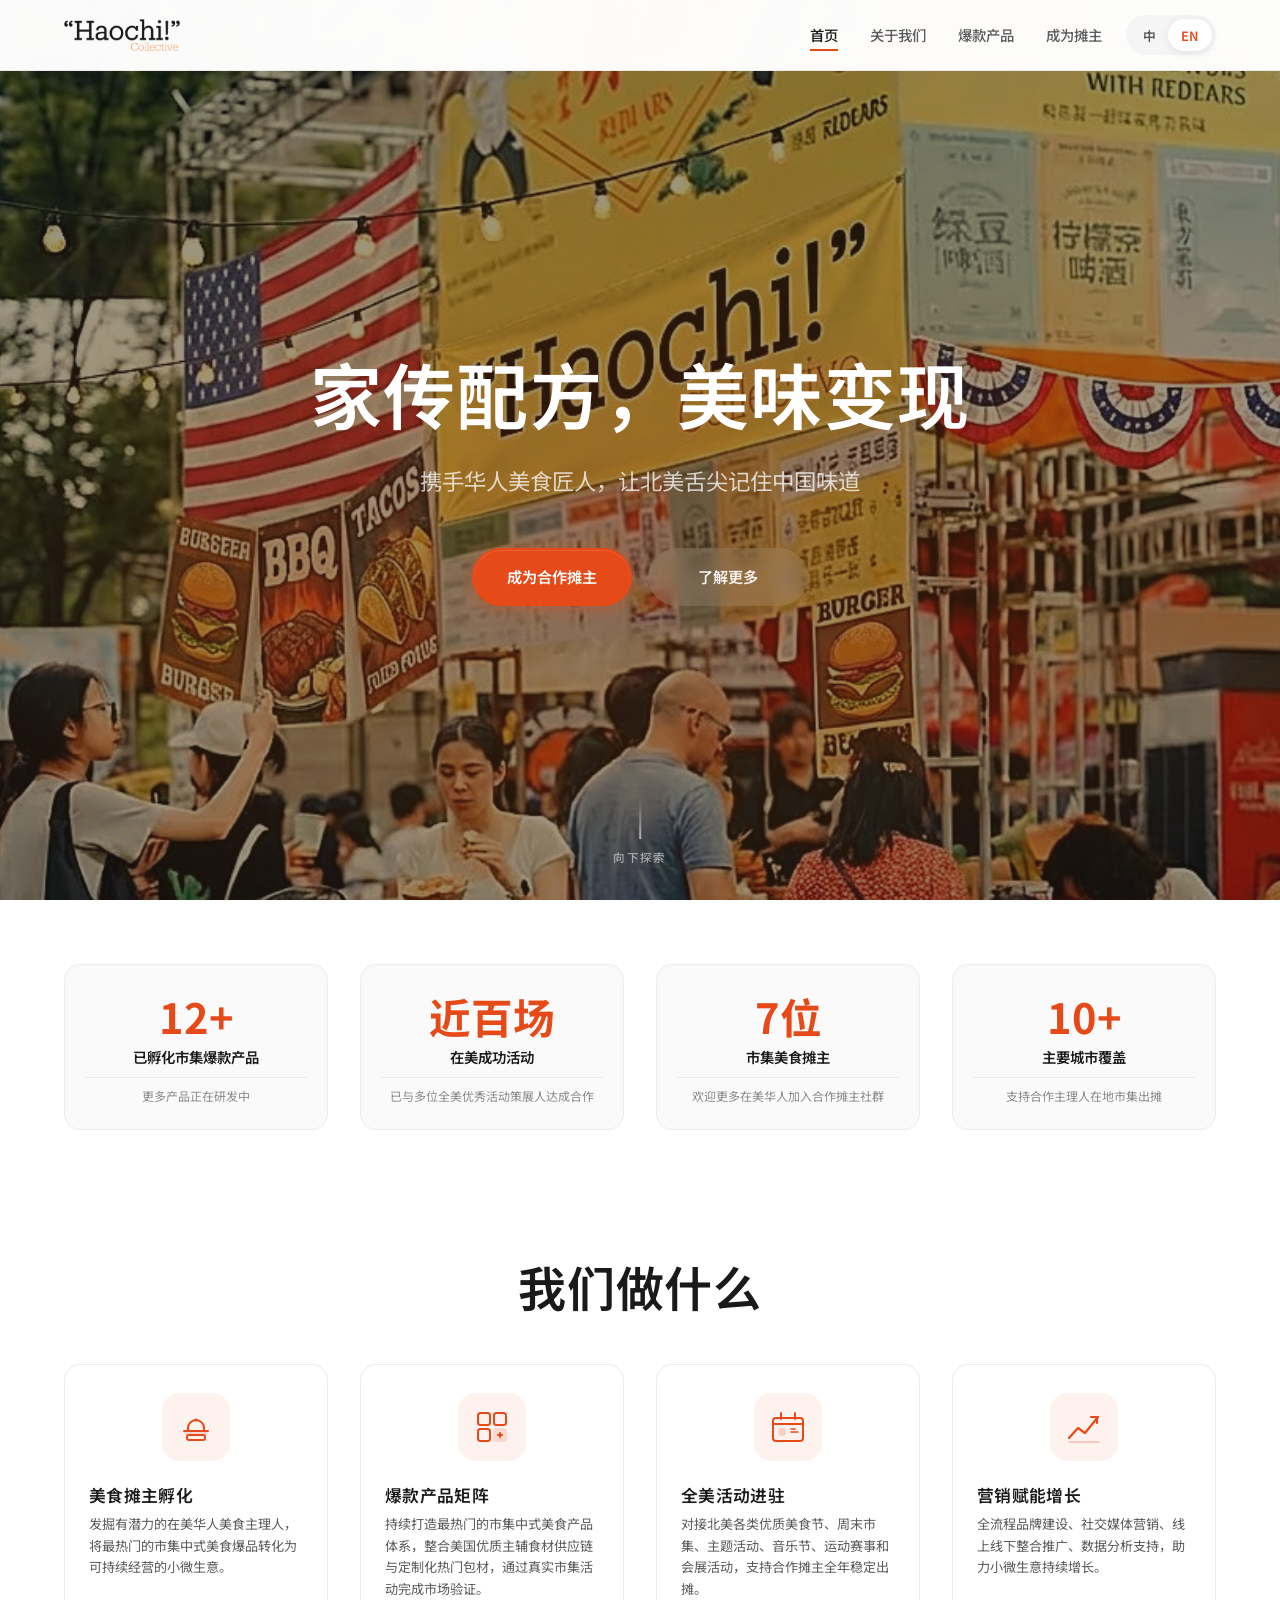
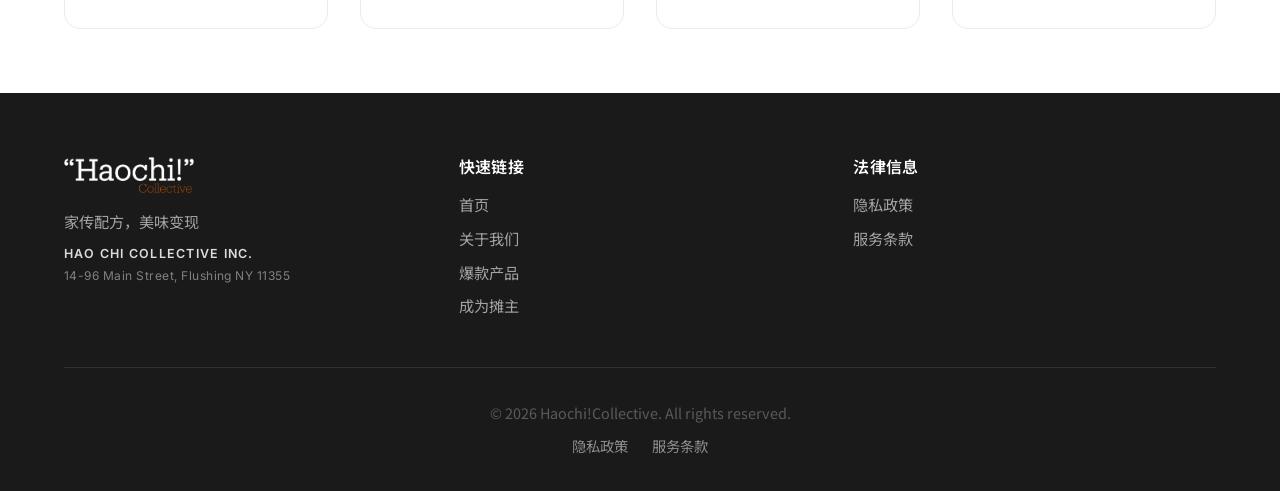
==== commit 1b80dade: "Fix footer links: match navigation, remove underline effect" ====
--- a/index.html
+++ b/index.html
@@ -210,10 +210,10 @@
           <h4 data-lang="zh">快速链接</h4>
           <h4 data-lang="en">Quick Links</h4>
           <ul>
+            <li><a href="index.html" data-lang="zh">首页</a><a href="index.html" data-lang="en">Home</a></li>
             <li><a href="page-story.html" data-lang="zh">关于我们</a><a href="page-story.html" data-lang="en">About Us</a></li>
             <li><a href="page-products.html" data-lang="zh">爆款产品</a><a href="page-products.html" data-lang="en">Products</a></li>
-            <li><a href="page-products.html" data-lang="zh">战绩展示</a><a href="page-products.html" data-lang="en">Events</a></li>
-            <li><a href="page-apply.html" data-lang="zh">加入搞钱</a><a href="page-apply.html" data-lang="en">Become a Vendor</a></li>
+            <li><a href="page-apply.html" data-lang="zh">成为摊主</a><a href="page-apply.html" data-lang="en">Become a Vendor</a></li>
           </ul>
         </div>
 
--- a/styles.css
+++ b/styles.css
@@ -249,6 +249,7 @@
   opacity: 0;
   visibility: hidden;
   transition: var(--transition-base);
+  z-index: 999;
 }
 
 .mobile-nav.active {
@@ -1764,6 +1765,39 @@
 
 
 /* ==========================================================================
+   Mobile Responsive Fixes
+   ========================================================================== */
+@media (max-width: 767px) {
+  /* 防止文字溢出换行问题 */
+  p, .feature-card p, .gallery-info p, .product-content p {
+    overflow-wrap: break-word;
+    word-break: break-word;
+    hyphens: auto;
+  }
+  
+  /* 移动端底部链接统一样式 */
+  .footer-links {
+    text-align: left;
+  }
+  
+  .footer-links ul {
+    display: flex;
+    flex-direction: column;
+    gap: 0.5rem;
+  }
+  
+  .footer-links li {
+    margin-bottom: 0.25rem;
+  }
+  
+  /* 移动端底部三列在超出时自动换行 */
+  .footer-content {
+    grid-template-columns: 1fr;
+    gap: var(--space-xl);
+  }
+}
+
+/* ==========================================================================
    Responsive
    ========================================================================== */
 @media (min-width: 640px) {
@@ -1930,15 +1964,6 @@
   -webkit-tap-highlight-color: transparent;
 }
 
-/* Footer link hover */
-.footer-links a {
-  transition: color var(--transition-fast), padding-left var(--transition-fast);
-}
-.footer-links a:hover {
-  color: var(--white);
-  padding-left: 4px;
-}
-
 /* Gallery Grid — responsive */
 @media (max-width: 1024px) {
   .gallery-grid {
